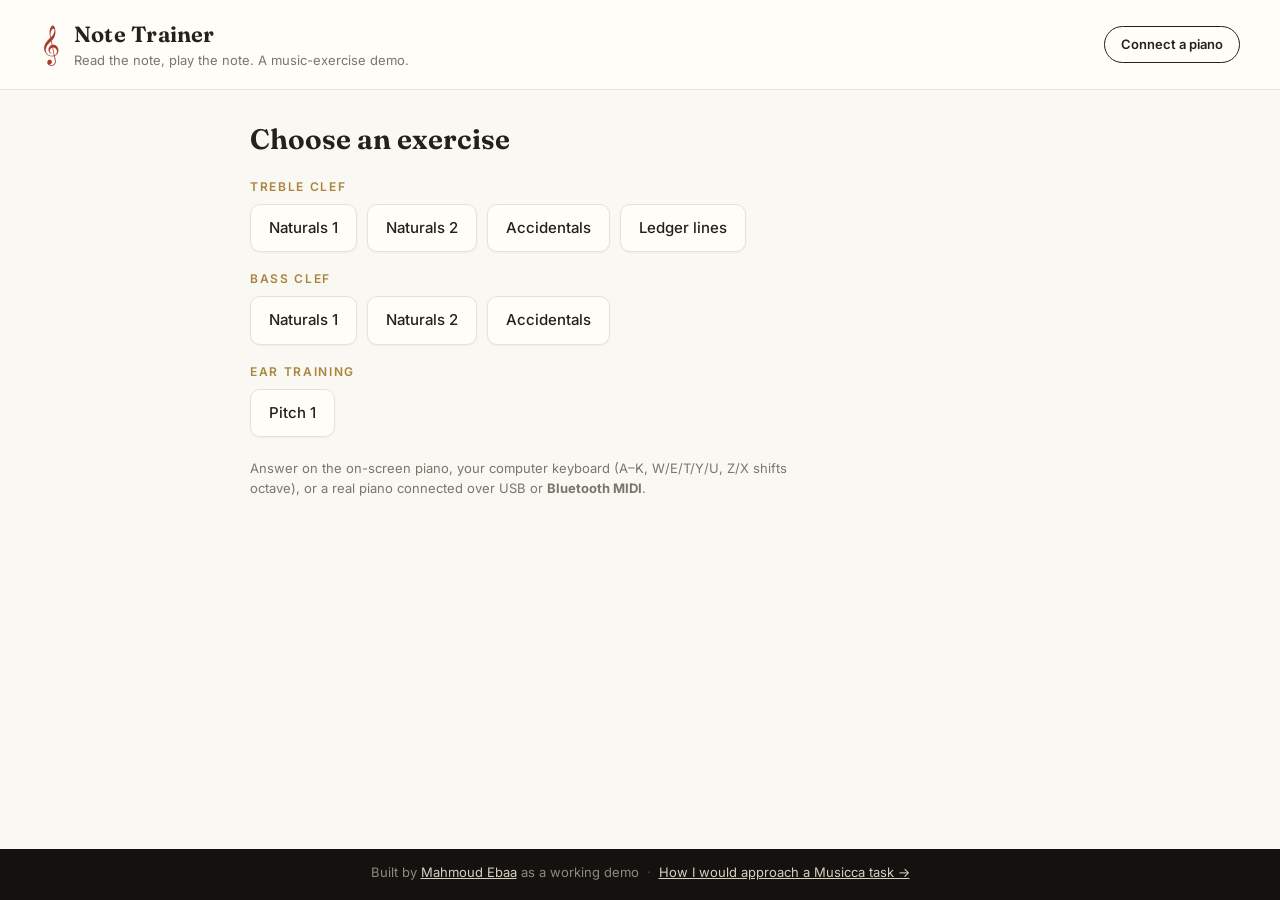
==== index.html @ 0ff255f4 "Note Trainer: staff reading exercise with on-screen, computer-key and Web MIDI input" ====
<!DOCTYPE html>
<html lang="en">
<head>
<meta charset="utf-8">
<title>Note Trainer</title>
<meta name="viewport" content="width=device-width, initial-scale=1">
<meta name="description" content="Read notes on the staff and answer on your real piano over USB or Bluetooth MIDI. A music-exercise demo by Mahmoud Ebaa.">
<link rel="icon" href="data:image/svg+xml,%3Csvg xmlns=%27http://www.w3.org/2000/svg%27 viewBox=%270 0 100 100%27%3E%3Ctext y=%27.9em%27 font-size=%2790%27%3E%F0%9F%8E%B9%3C/text%3E%3C/svg%3E">
<link rel="preconnect" href="https://fonts.googleapis.com">
<link rel="preconnect" href="https://fonts.gstatic.com" crossorigin>
<link href="https://fonts.googleapis.com/css2?family=Fraunces:opsz,wght@9..144,500;9..144,650&family=Inter:wght@400;500;600&display=swap" rel="stylesheet">
<link rel="stylesheet" href="assets/css/style.css">
</head>
<body>
<header class="top">
	<div class="top__brand">
		<span class="top__mark">&#119070;</span>
		<div>
			<h1 class="top__title">Note Trainer</h1>
			<p class="top__sub">Read the note, play the note. A music-exercise demo.</p>
		</div>
	</div>
	<div class="top__midi">
		<button type="button" class="midi-btn" id="midi-connect" hidden>Connect a piano</button>
		<span class="midi-pill" id="midi-pill" hidden></span>
	</div>
</header>

<main class="app" id="app">
	<!-- Level select -->
	<section class="screen screen--levels" id="screen-levels">
		<h2 class="screen__heading">Choose an exercise</h2>
		<div class="levels" id="levels"></div>
		<p class="levels__hint">Answer on the on-screen piano, your computer keyboard (A&ndash;K, W/E/T/Y/U, Z/X shifts octave), or a real piano connected over USB or <b>Bluetooth MIDI</b>.</p>
	</section>

	<!-- Exercise -->
	<section class="screen screen--play" id="screen-play" hidden>
		<div class="hud">
			<button type="button" class="hud__back" id="btn-back" aria-label="Back to exercises">&larr;</button>
			<div class="hud__level" id="hud-level"></div>
			<div class="hud__stats">
				<span id="hud-progress">1 / 15</span>
				<span class="hud__streak" id="hud-streak" hidden>&#9733; 0</span>
			</div>
		</div>
		<div class="sheet">
			<div class="sheet__staff" id="staff"></div>
			<div class="sheet__feedback" id="feedback" aria-live="polite"></div>
			<button type="button" class="sheet__replay" id="btn-replay" hidden>&#9654; Replay note</button>
		</div>
	</section>

	<!-- Results -->
	<section class="screen screen--done" id="screen-done" hidden>
		<h2 class="screen__heading" id="done-title">Nice work</h2>
		<div class="results">
			<div class="result"><b id="res-score">0</b><span>correct of <span id="res-total">15</span></span></div>
			<div class="result"><b id="res-streak">0</b><span>best streak</span></div>
			<div class="result"><b id="res-time">0s</b><span>time</span></div>
		</div>
		<div class="done__actions">
			<button type="button" class="btn btn--primary" id="btn-again">Play again</button>
			<button type="button" class="btn" id="btn-levels">Other exercises</button>
		</div>
	</section>
</main>

<div class="piano-wrap" id="piano-wrap" hidden>
	<div class="piano" id="piano" role="group" aria-label="Piano keyboard"></div>
</div>

<footer class="foot">
	<span>Built by <a href="https://mahmoudebaa.com">Mahmoud Ebaa</a> as a working demo</span>
	<span class="foot__sep">&middot;</span>
	<a href="task.html">How I would approach a Musicca task &rarr;</a>
</footer>

<script src="assets/vendor/vexflow-min.js"></script>
<script src="assets/vendor/howler.min.js"></script>
<script src="assets/js/theory.js"></script>
<script src="assets/js/audio.js"></script>
<script src="assets/js/midi.js"></script>
<script src="assets/js/app.js"></script>
</body>
</html>
---- assets/css/style.css ----
/* Note Trainer: ivory paper, ink, felt red, brass. */
:root {
	--paper: #faf8f3;
	--card: #fffdf8;
	--ink: #23211c;
	--muted: #7b756a;
	--line: #e7e2d8;
	--felt: #a63d2f;
	--felt-deep: #8c3226;
	--brass: #a9853e;
	--good: #2e7d4f;
	--bad: #b3342e;
	--radius: 10px;
}

* { box-sizing: border-box; }

[hidden] { display: none !important; }

html, body { margin: 0; }

body {
	background: var(--paper);
	color: var(--ink);
	font-family: Inter, -apple-system, "Segoe UI", sans-serif;
	font-size: 15px;
	line-height: 1.5;
	min-height: 100vh;
	display: flex;
	flex-direction: column;
}

a { color: var(--felt); }

/* Header */
.top {
	display: flex;
	justify-content: space-between;
	align-items: center;
	gap: 16px;
	padding: 18px clamp(16px, 4vw, 40px);
	border-bottom: 1px solid var(--line);
	background: var(--card);
}

.top__brand { display: flex; align-items: center; gap: 14px; }

.top__mark {
	font-size: 34px;
	line-height: 1;
	color: var(--felt);
}

.top__title {
	font-family: Fraunces, Georgia, serif;
	font-weight: 650;
	font-size: 22px;
	margin: 0;
	letter-spacing: 0.01em;
}

.top__sub { margin: 0; color: var(--muted); font-size: 13px; }

.midi-btn {
	font: inherit;
	font-size: 13px;
	font-weight: 600;
	color: var(--ink);
	background: var(--card);
	border: 1.5px solid var(--ink);
	border-radius: 999px;
	padding: 8px 16px;
	cursor: pointer;
}

.midi-btn:hover { background: var(--ink); color: var(--card); }

.midi-pill {
	display: inline-flex;
	align-items: center;
	gap: 8px;
	font-size: 13px;
	font-weight: 600;
	color: var(--good);
	background: #eef6f0;
	border: 1px solid #cbe3d3;
	border-radius: 999px;
	padding: 8px 14px;
}

.midi-pill::before {
	content: "";
	width: 8px;
	height: 8px;
	border-radius: 50%;
	background: var(--good);
}

/* Screens */
.app {
	flex: 1;
	width: 100%;
	max-width: 860px;
	margin: 0 auto;
	padding: 28px clamp(16px, 4vw, 40px) 12px;
}

.screen__heading {
	font-family: Fraunces, Georgia, serif;
	font-weight: 650;
	font-size: 28px;
	margin: 0 0 18px;
}

/* Level select */
.levels { display: grid; gap: 18px; }

.levels__group-name {
	font-size: 12px;
	font-weight: 600;
	letter-spacing: 0.14em;
	text-transform: uppercase;
	color: var(--brass);
	margin: 0 0 8px;
}

.levels__row { display: flex; flex-wrap: wrap; gap: 10px; }

.level-btn {
	font: inherit;
	font-weight: 500;
	background: var(--card);
	color: var(--ink);
	border: 1px solid var(--line);
	border-radius: var(--radius);
	padding: 12px 18px;
	cursor: pointer;
	box-shadow: 0 1px 2px rgba(35, 33, 28, 0.05);
}

.level-btn:hover { border-color: var(--felt); color: var(--felt); }

.levels__hint { color: var(--muted); font-size: 13px; max-width: 560px; margin-top: 22px; }

/* HUD */
.hud {
	display: flex;
	align-items: center;
	gap: 14px;
	margin-bottom: 14px;
}

.hud__back {
	font: inherit;
	font-size: 18px;
	background: none;
	border: 1px solid var(--line);
	border-radius: 8px;
	width: 36px;
	height: 36px;
	cursor: pointer;
	color: var(--ink);
}

.hud__level { font-weight: 600; }

.hud__stats {
	margin-left: auto;
	display: flex;
	gap: 14px;
	align-items: center;
	font-variant-numeric: tabular-nums;
	color: var(--muted);
}

.hud__streak { color: var(--brass); font-weight: 600; }

/* Sheet */
.sheet {
	background: var(--card);
	border: 1px solid var(--line);
	border-radius: var(--radius);
	box-shadow: 0 18px 40px -28px rgba(35, 33, 28, 0.45);
	padding: 18px 18px 22px;
	text-align: center;
}

.sheet__staff { display: flex; justify-content: center; min-height: 150px; }

.sheet__staff svg { max-width: 100%; height: auto; }

.sheet__feedback {
	min-height: 26px;
	font-weight: 600;
	font-size: 17px;
}

.sheet__feedback.is-good { color: var(--good); }
.sheet__feedback.is-bad { color: var(--bad); }

.sheet__replay {
	font: inherit;
	font-weight: 600;
	color: var(--card);
	background: var(--felt);
	border: 0;
	border-radius: 999px;
	padding: 10px 22px;
	margin-top: 10px;
	cursor: pointer;
}

.sheet__replay:hover { background: var(--felt-deep); }

/* Results */
.results { display: flex; gap: 14px; flex-wrap: wrap; margin: 10px 0 24px; }

.result {
	background: var(--card);
	border: 1px solid var(--line);
	border-radius: var(--radius);
	padding: 18px 26px;
	display: flex;
	flex-direction: column;
	min-width: 130px;
}

.result b {
	font-family: Fraunces, Georgia, serif;
	font-size: 32px;
	font-weight: 650;
	color: var(--felt);
}

.result span { color: var(--muted); font-size: 13px; }

.btn {
	font: inherit;
	font-weight: 600;
	background: var(--card);
	color: var(--ink);
	border: 1.5px solid var(--ink);
	border-radius: 999px;
	padding: 11px 24px;
	cursor: pointer;
}

.btn--primary { background: var(--ink); color: var(--card); }

.done__actions { display: flex; gap: 10px; flex-wrap: wrap; }

/* Piano */
.piano-wrap {
	background: linear-gradient(#2a2724, #1d1b18);
	padding: 14px clamp(8px, 3vw, 32px) 0;
	border-top: 3px solid var(--felt);
}

.piano {
	position: relative;
	display: flex;
	max-width: 900px;
	margin: 0 auto;
	height: clamp(96px, 16vw, 150px);
}

.pk {
	appearance: none;
	border: 1px solid #b9b4a9;
	border-top: 0;
	background: linear-gradient(#fffefa, #f0ede4);
	flex: 1 1 0;
	min-width: 0;
	border-radius: 0 0 5px 5px;
	cursor: pointer;
	position: relative;
	padding: 0;
}

.pk:active, .pk.is-down { background: linear-gradient(#f4e9d8, #ead9bf); }

.pk--black {
	position: absolute;
	top: 0;
	width: 2.05%;
	height: 62%;
	background: linear-gradient(#3a3733, #171512);
	border: 1px solid #000;
	border-radius: 0 0 4px 4px;
	z-index: 2;
}

.pk--black:active, .pk--black.is-down { background: linear-gradient(#5a4438, #2c211b); }

.pk.is-good { background: #bfe0cc !important; }
.pk.is-bad { background: #eab6b2 !important; }
.pk--black.is-good { background: #2e7d4f !important; }
.pk--black.is-bad { background: #b3342e !important; }

.pk__label {
	position: absolute;
	bottom: 6px;
	left: 0;
	right: 0;
	font-size: 10px;
	color: #a29c90;
	pointer-events: none;
}

/* Footer */
.foot {
	display: flex;
	justify-content: center;
	gap: 8px;
	flex-wrap: wrap;
	padding: 14px 16px 18px;
	background: #14120f;
	color: #8f887c;
	font-size: 13px;
}

.foot a { color: #d8cfc0; }

.foot__sep { color: #4d473f; }

@media (max-width: 640px) {
	.top { flex-direction: column; align-items: flex-start; }
	.top__midi { align-self: stretch; }
	.pk__label { display: none; }
}

@media (prefers-reduced-motion: reduce) {
	* { transition: none !important; }
}
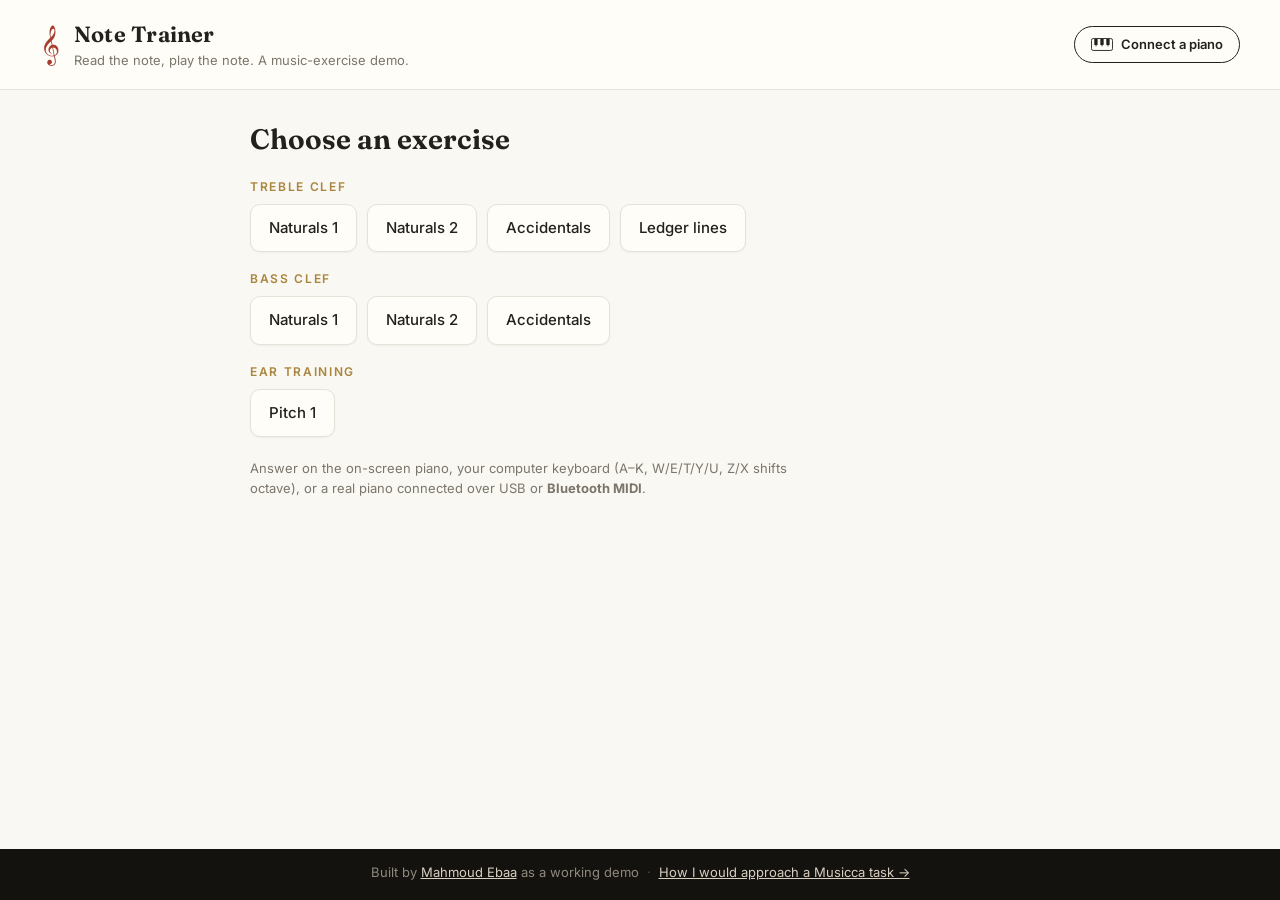
==== commit 03aaf269: "MIDI status states with hot-plug hint, rotate tip, landscape-compact layout" ====
--- a/index.html
+++ b/index.html
@@ -21,7 +21,7 @@
 		</div>
 	</div>
 	<div class="top__midi">
-		<button type="button" class="midi-btn" id="midi-connect" hidden>Connect a piano</button>
+		<button type="button" class="midi-btn" id="midi-connect" hidden><svg class="midi-btn__icon" viewBox="0 0 24 14" aria-hidden="true"><rect x="0.5" y="0.5" width="23" height="13" rx="2" fill="none" stroke="currentColor"/><path d="M5.5 1v8M12 1v8M18.5 1v8" stroke="currentColor" stroke-width="1"/><rect x="3.6" y="1" width="3.6" height="6.5" fill="currentColor"/><rect x="10.2" y="1" width="3.6" height="6.5" fill="currentColor"/><rect x="16.7" y="1" width="3.6" height="6.5" fill="currentColor"/></svg>Connect a piano</button>
 		<span class="midi-pill" id="midi-pill" hidden></span>
 	</div>
 </header>
@@ -44,6 +44,7 @@
 				<span class="hud__streak" id="hud-streak" hidden>&#9733; 0</span>
 			</div>
 		</div>
+		<p class="rotate-hint" id="rotate-hint" hidden>Tip: rotate your phone for a wider keyboard</p>
 		<div class="sheet">
 			<div class="sheet__staff" id="staff"></div>
 			<div class="sheet__feedback" id="feedback" aria-live="polite"></div>
@@ -67,7 +68,11 @@
 </main>
 
 <div class="piano-wrap" id="piano-wrap" hidden>
-	<div class="piano" id="piano" role="group" aria-label="Piano keyboard"></div>
+	<button type="button" class="piano-nav piano-nav--prev" id="oct-prev" aria-label="Lower octave" hidden>&#9664;</button>
+	<div class="piano-scroll" id="piano-scroll">
+		<div class="piano" id="piano" role="group" aria-label="Piano keyboard"></div>
+	</div>
+	<button type="button" class="piano-nav piano-nav--next" id="oct-next" aria-label="Higher octave" hidden>&#9654;</button>
 </div>
 
 <footer class="foot">
--- a/assets/css/style.css
+++ b/assets/css/style.css
@@ -62,6 +62,9 @@
 .top__sub { margin: 0; color: var(--muted); font-size: 13px; }
 
 .midi-btn {
+	display: inline-flex;
+	align-items: center;
+	gap: 8px;
 	font: inherit;
 	font-size: 13px;
 	font-weight: 600;
@@ -90,10 +93,36 @@
 
 .midi-pill::before {
 	content: "";
+	flex: 0 0 auto;
 	width: 8px;
 	height: 8px;
 	border-radius: 50%;
 	background: var(--good);
+}
+
+.midi-btn__icon { width: 22px; height: 13px; display: block; }
+
+.midi-pill--warn {
+	color: #8a6116;
+	background: #faf3e2;
+	border-color: #ecd9ab;
+}
+
+.midi-pill--warn::before { background: #c9992e; }
+
+.midi-pill--err {
+	color: #7c2d27;
+	background: #f9ecea;
+	border-color: #ecc7c2;
+}
+
+.midi-pill--err::before { background: var(--bad); }
+
+.rotate-hint {
+	margin: 0 0 10px;
+	font-size: 12.5px;
+	color: var(--muted);
+	text-align: center;
 }
 
 /* Screens */
@@ -249,20 +278,55 @@
 
 .done__actions { display: flex; gap: 10px; flex-wrap: wrap; }
 
-/* Piano */
+/* Piano: sticks to the bottom of the viewport while an exercise is open. */
 .piano-wrap {
 	background: linear-gradient(#2a2724, #1d1b18);
 	padding: 14px clamp(8px, 3vw, 32px) 0;
 	border-top: 3px solid var(--felt);
-}
+	position: sticky;
+	bottom: 0;
+	z-index: 5;
+	box-shadow: 0 -10px 24px -14px rgba(0, 0, 0, 0.5);
+	display: flex;
+	align-items: stretch;
+	gap: 6px;
+}
+
+.piano-scroll {
+	overflow-x: auto;
+	-webkit-overflow-scrolling: touch;
+	scrollbar-width: none;
+	flex: 1 1 auto;
+	min-width: 0;
+}
+
+.piano-scroll::-webkit-scrollbar { display: none; }
 
 .piano {
 	position: relative;
 	display: flex;
-	max-width: 900px;
+	max-width: min(880px, calc(var(--white-count, 15) * 64px));
 	margin: 0 auto;
-	height: clamp(96px, 16vw, 150px);
-}
+	height: clamp(110px, 18vw, 150px);
+}
+
+.piano-nav {
+	appearance: none;
+	align-self: center;
+	flex: 0 0 auto;
+	font-size: 14px;
+	line-height: 1;
+	width: 34px;
+	height: 56px;
+	margin-bottom: 14px;
+	border: 1px solid #4d473f;
+	border-radius: 8px;
+	background: #2f2c28;
+	color: #d8cfc0;
+	cursor: pointer;
+}
+
+.piano-nav:disabled { opacity: 0.35; cursor: default; }
 
 .pk {
 	appearance: none;
@@ -282,7 +346,6 @@
 .pk--black {
 	position: absolute;
 	top: 0;
-	width: 2.05%;
 	height: 62%;
 	background: linear-gradient(#3a3733, #171512);
 	border: 1px solid #000;
@@ -326,7 +389,28 @@
 @media (max-width: 640px) {
 	.top { flex-direction: column; align-items: flex-start; }
 	.top__midi { align-self: stretch; }
-	.pk__label { display: none; }
+
+	/* Big touch keys; wide levels page by octave instead of squeezing. */
+	.piano {
+		height: 138px;
+		margin: 0;
+	}
+}
+
+/* Landscape phones: compact chrome so staff and keyboard share the screen. */
+@media (max-height: 480px) {
+	.top { padding: 8px clamp(16px, 4vw, 40px); }
+	.top__sub, .foot { display: none; }
+	.top__mark { font-size: 24px; }
+	.top__title { font-size: 17px; }
+	.app { padding-top: 10px; }
+	.hud { margin-bottom: 8px; }
+	.screen--play .sheet { padding: 6px 10px 10px; }
+	.sheet__staff { min-height: 0; }
+	.sheet__staff svg { height: 118px; width: auto; }
+	.sheet__feedback { min-height: 20px; font-size: 14px; }
+	.piano { height: 92px; }
+	.piano-wrap { padding-top: 8px; }
 }
 
 @media (prefers-reduced-motion: reduce) {
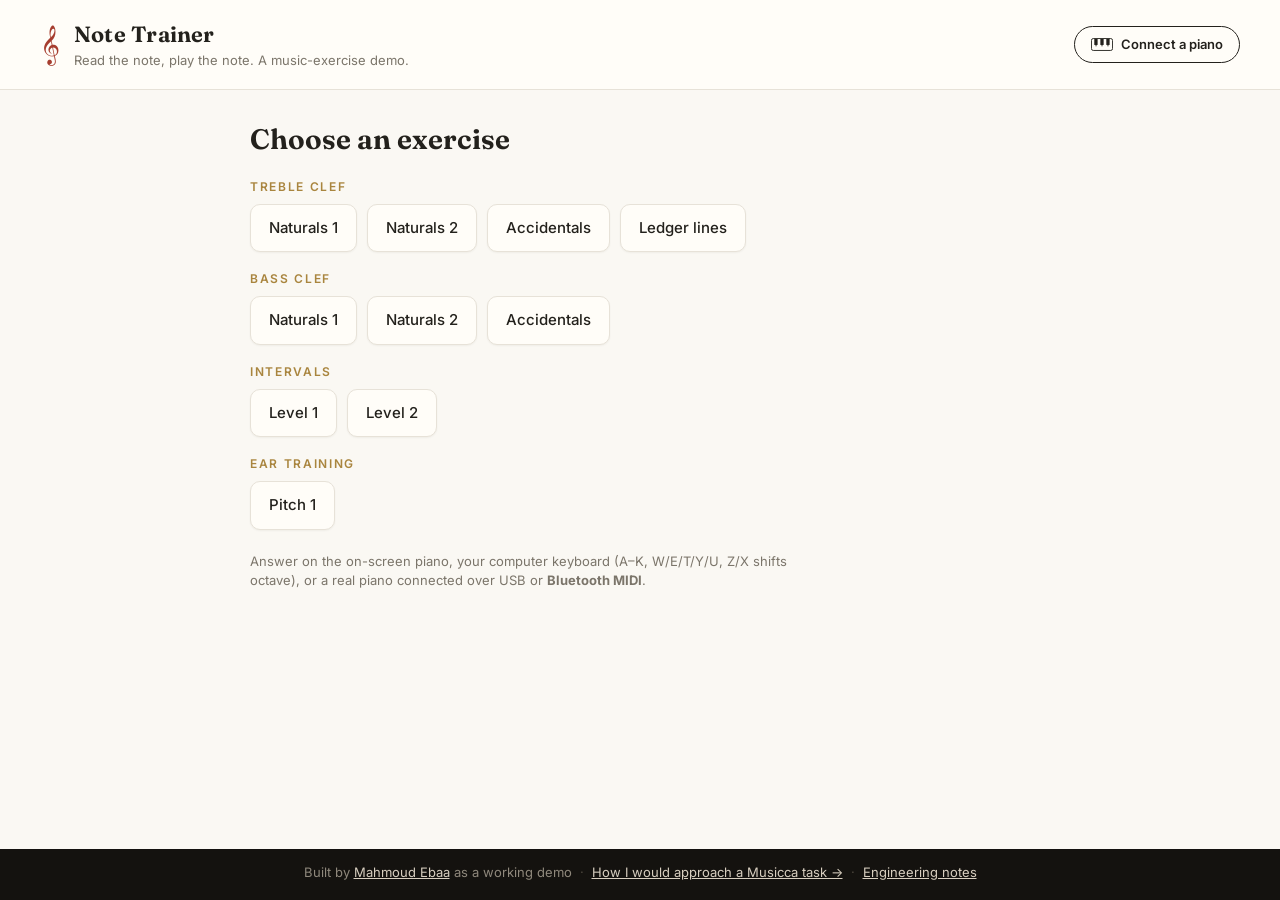
==== commit da3c0a76: "Intervals exercises and engineering-notes page" ====
--- a/index.html
+++ b/index.html
@@ -79,6 +79,8 @@
 	<span>Built by <a href="https://mahmoudebaa.com">Mahmoud Ebaa</a> as a working demo</span>
 	<span class="foot__sep">&middot;</span>
 	<a href="task.html">How I would approach a Musicca task &rarr;</a>
+	<span class="foot__sep">&middot;</span>
+	<a href="observations.html">Engineering notes</a>
 </footer>
 
 <script src="assets/vendor/vexflow-min.js"></script>
